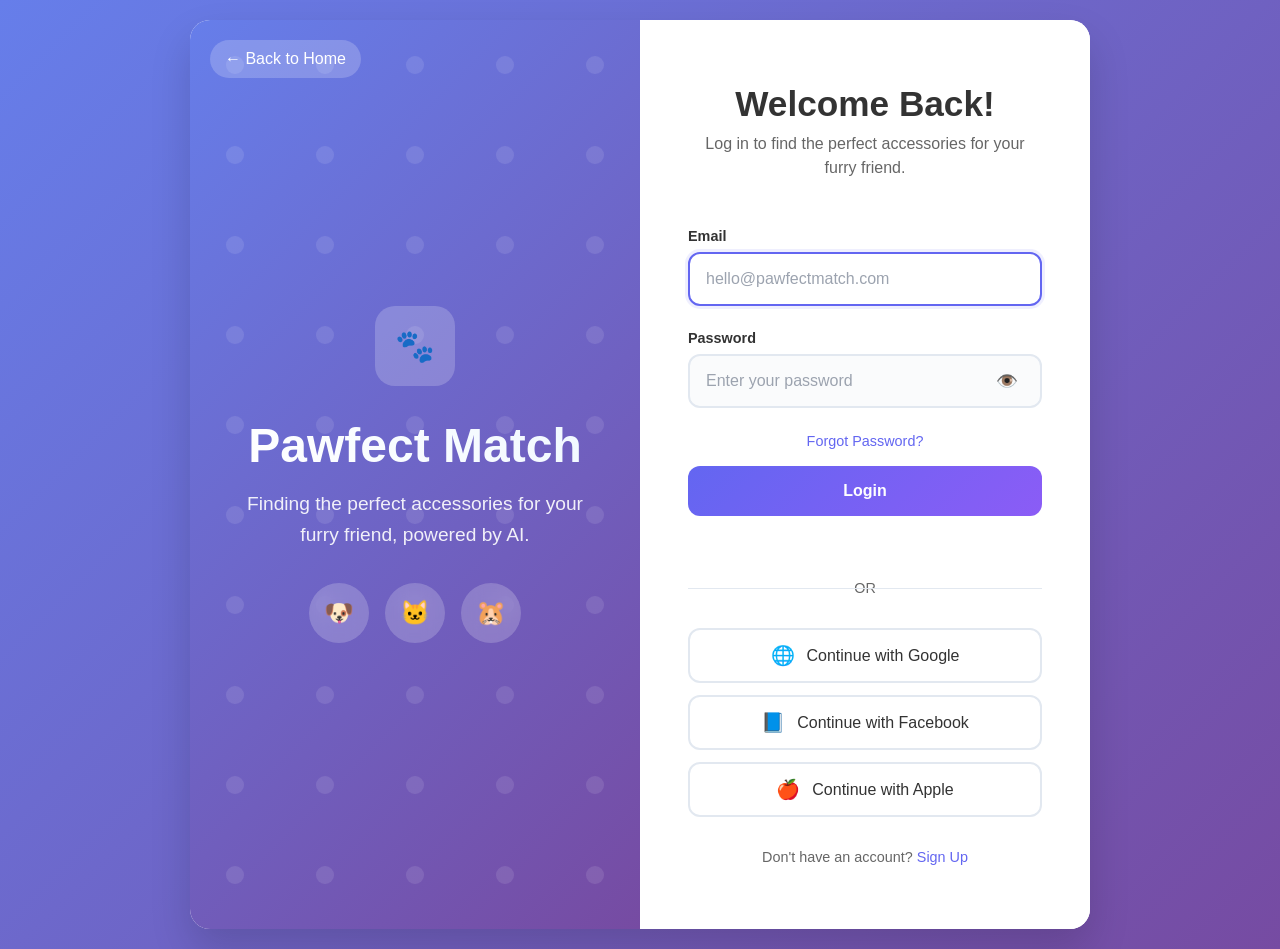
==== login.html @ 8641ca22 "first commit" ====
<!DOCTYPE html>
<html lang="en">
<head>
    <meta charset="UTF-8">
    <meta name="viewport" content="width=device-width, initial-scale=1.0">
    <title>Login - Pawfect Match</title>
    <style>
        * {
            margin: 0;
            padding: 0;
            box-sizing: border-box;
        }

        body {
            font-family: 'Segoe UI', Tahoma, Geneva, Verdana, sans-serif;
            background: linear-gradient(135deg, #667eea 0%, #764ba2 100%);
            min-height: 100vh;
            display: flex;
            align-items: center;
            justify-content: center;
            padding: 20px;
        }

        .login-container {
            background: white;
            border-radius: 20px;
            overflow: hidden;
            width: 100%;
            max-width: 900px;
            min-height: 600px;
            display: flex;
            box-shadow: 0 20px 40px rgba(0,0,0,0.15);
            position: relative;
        }

        .back-button {
            position: absolute;
            top: 20px;
            left: 20px;
            background: rgba(255,255,255,0.2);
            border: none;
            color: white;
            padding: 10px 15px;
            border-radius: 50px;
            cursor: pointer;
            text-decoration: none;
            display: flex;
            align-items: center;
            gap: 8px;
            font-weight: 500;
            transition: all 0.3s ease;
            z-index: 10;
        }

        .back-button:hover {
            background: rgba(255,255,255,0.3);
            transform: translateX(-2px);
        }

        .login-left {
            flex: 1;
            background: linear-gradient(135deg, #667eea 0%, #764ba2 100%);
            color: white;
            padding: 4rem 3rem;
            display: flex;
            flex-direction: column;
            justify-content: center;
            position: relative;
            overflow: hidden;
        }

        .login-left::before {
            content: '';
            position: absolute;
            top: 0;
            left: 0;
            right: 0;
            bottom: 0;
            background: url('data:image/svg+xml,<svg xmlns="http://www.w3.org/2000/svg" viewBox="0 0 100 100"><defs><pattern id="dots" x="0" y="0" width="20" height="20" patternUnits="userSpaceOnUse"><circle cx="10" cy="10" r="2" fill="rgba(255,255,255,0.1)"/></pattern></defs><rect width="100" height="100" fill="url(%23dots)"/></svg>');
        }

        .login-content {
            position: relative;
            z-index: 2;
            text-align: center;
        }

        .brand-logo {
            width: 80px;
            height: 80px;
            background: rgba(255,255,255,0.2);
            border-radius: 20px;
            display: flex;
            align-items: center;
            justify-content: center;
            margin: 0 auto 2rem;
            font-size: 2rem;
        }

        .login-title {
            font-size: 3rem;
            font-weight: bold;
            margin-bottom: 1rem;
            background: linear-gradient(45deg, #fff, #f0f8ff);
            background-clip: text;
            -webkit-background-clip: text;
            -webkit-text-fill-color: transparent;
        }

        .login-subtitle {
            font-size: 1.2rem;
            opacity: 0.9;
            line-height: 1.6;
            margin-bottom: 2rem;
        }

        .demo-pets {
            display: flex;
            justify-content: center;
            gap: 1rem;
            margin-top: 2rem;
        }

        .pet-avatar {
            width: 60px;
            height: 60px;
            background: rgba(255,255,255,0.2);
            border-radius: 50%;
            display: flex;
            align-items: center;
            justify-content: center;
            font-size: 1.5rem;
            backdrop-filter: blur(10px);
        }

        .login-right {
            flex: 1;
            padding: 4rem 3rem;
            display: flex;
            flex-direction: column;
            justify-content: center;
            background: white;
        }

        .form-header {
            text-align: center;
            margin-bottom: 3rem;
        }

        .form-title {
            font-size: 2.2rem;
            font-weight: bold;
            color: #333;
            margin-bottom: 0.5rem;
        }

        .form-subtitle {
            color: #666;
            font-size: 1rem;
            line-height: 1.5;
        }

        .login-form {
            width: 100%;
        }

        .form-group {
            margin-bottom: 1.5rem;
        }

        label {
            display: block;
            margin-bottom: 0.5rem;
            font-weight: 600;
            color: #333;
            font-size: 0.9rem;
        }

        input {
            width: 100%;
            padding: 1rem;
            border: 2px solid #e2e8f0;
            border-radius: 12px;
            font-size: 1rem;
            transition: all 0.3s ease;
            background: #fafbfc;
        }

        input:focus {
            outline: none;
            border-color: #6366f1;
            background: white;
            box-shadow: 0 0 0 3px rgba(99, 102, 241, 0.1);
        }

        input::placeholder {
            color: #9ca3af;
        }

        .password-input {
            position: relative;
        }

        .password-toggle {
            position: absolute;
            right: 1rem;
            top: 50%;
            transform: translateY(-50%);
            background: none;
            border: none;
            cursor: pointer;
            color: #666;
            font-size: 1.1rem;
            padding: 0.5rem;
        }

        .login-button {
            width: 100%;
            padding: 1rem;
            background: linear-gradient(135deg, #6366f1, #8b5cf6);
            color: white;
            border: none;
            border-radius: 12px;
            font-weight: 600;
            font-size: 1rem;
            cursor: pointer;
            transition: all 0.3s ease;
            margin-bottom: 2rem;
        }

        .login-button:hover {
            transform: translateY(-2px);
            box-shadow: 0 10px 25px rgba(99, 102, 241, 0.3);
        }

        .login-button:active {
            transform: translateY(0);
        }

        .divider {
            margin: 2rem 0;
            text-align: center;
            position: relative;
            color: #666;
            font-size: 0.9rem;
        }

        .divider::before {
            content: '';
            position: absolute;
            top: 50%;
            left: 0;
            right: 0;
            height: 1px;
            background: #e2e8f0;
        }

        .divider span {
            background: white;
            padding: 0 1.5rem;
        }

        .social-buttons {
            display: flex;
            flex-direction: column;
            gap: 0.75rem;
        }

        .social-btn {
            display: flex;
            align-items: center;
            justify-content: center;
            gap: 0.75rem;
            padding: 0.875rem;
            border: 2px solid #e2e8f0;
            border-radius: 12px;
            background: white;
            color: #333;
            text-decoration: none;
            font-weight: 500;
            transition: all 0.3s ease;
        }

        .social-btn:hover {
            border-color: #6366f1;
            background: #f8fafc;
            transform: translateY(-1px);
        }

        .social-icon {
            font-size: 1.2rem;
        }

        .form-footer {
            text-align: center;
            margin-top: 2rem;
            color: #666;
            font-size: 0.9rem;
        }

        .form-footer a {
            color: #6366f1;
            text-decoration: none;
            font-weight: 500;
        }

        .form-footer a:hover {
            text-decoration: underline;
        }

        .forgot-password {
            text-align: center;
            margin-bottom: 1rem;
        }

        .forgot-password a {
            color: #6366f1;
            text-decoration: none;
            font-size: 0.9rem;
        }

        .forgot-password a:hover {
            text-decoration: underline;
        }

        /* Responsive Design */
        @media (max-width: 768px) {
            .login-container {
                flex-direction: column;
                max-height: none;
                min-height: auto;
            }

            .login-left {
                padding: 3rem 2rem;
                text-align: center;
            }

            .login-title {
                font-size: 2.5rem;
            }

            .login-right {
                padding: 3rem 2rem;
            }

            .form-title {
                font-size: 1.8rem;
            }

            .demo-pets {
                justify-content: center;
            }

            .social-buttons {
                flex-direction: column;
            }

            .back-button {
                position: fixed;
                top: 20px;
                left: 20px;
            }
        }

        @media (max-width: 480px) {
            body {
                padding: 10px;
            }

            .login-container {
                border-radius: 15px;
            }

            .login-left,
            .login-right {
                padding: 2rem 1.5rem;
            }

            .login-title {
                font-size: 2rem;
            }

            .form-title {
                font-size: 1.5rem;
            }
        }

        /* Loading state */
        .login-button.loading {
            background: #9ca3af;
            cursor: not-allowed;
            position: relative;
        }

        .login-button.loading::after {
            content: '';
            position: absolute;
            width: 20px;
            height: 20px;
            border: 2px solid transparent;
            border-top: 2px solid white;
            border-radius: 50%;
            animation: spin 1s linear infinite;
            left: 50%;
            top: 50%;
            transform: translate(-50%, -50%);
        }

        @keyframes spin {
            0% { transform: translate(-50%, -50%) rotate(0deg); }
            100% { transform: translate(-50%, -50%) rotate(360deg); }
        }

        /* Success animation */
        .success-message {
            background: #10b981;
            color: white;
            padding: 1rem;
            border-radius: 12px;
            text-align: center;
            margin-bottom: 1rem;
            transform: translateY(-10px);
            opacity: 0;
            animation: slideIn 0.3s ease forwards;
        }

        @keyframes slideIn {
            to {
                opacity: 1;
                transform: translateY(0);
            }
        }

        /* Error animation */
        .error-message {
            background: #ef4444;
            color: white;
            padding: 1rem;
            border-radius: 12px;
            text-align: center;
            margin-bottom: 1rem;
            animation: shake 0.5s ease;
        }

        @keyframes shake {
            0%, 100% { transform: translateX(0); }
            25% { transform: translateX(-5px); }
            75% { transform: translateX(5px); }
        }
    </style>
</head>
<body>
    <div class="login-container">
        <a href="index.html" class="back-button">
            ← Back to Home
        </a>
        
        <div class="login-left">
            <div class="login-content">
                <div class="brand-logo">🐾</div>
                <h1 class="login-title">Pawfect Match</h1>
                <p class="login-subtitle">Finding the perfect accessories for your furry friend, powered by AI.</p>
                
                <div class="demo-pets">
                    <div class="pet-avatar">🐶</div>
                    <div class="pet-avatar">🐱</div>
                    <div class="pet-avatar">🐹</div>
                </div>
            </div>
        </div>
        
        <div class="login-right">
            <div class="form-header">
                <h2 class="form-title">Welcome Back!</h2>
                <p class="form-subtitle">Log in to find the perfect accessories for your furry friend.</p>
            </div>
            
            <form class="login-form" id="loginForm">
                <div class="form-group">
                    <label for="email">Email</label>
                    <input 
                        type="email" 
                        id="email" 
                        name="email"
                        placeholder="hello@pawfectmatch.com"
                        required
                    >
                </div>
                
                <div class="form-group">
                    <label for="password">Password</label>
                    <div class="password-input">
                        <input 
                            type="password" 
                            id="password" 
                            name="password"
                            placeholder="Enter your password"
                            required
                        >
                        <button type="button" class="password-toggle" id="passwordToggle">
                            👁️
                        </button>
                    </div>
                </div>
                
                <div class="forgot-password">
                    <a href="#">Forgot Password?</a>
                </div>
                
                <button type="submit" class="login-button" id="loginButton">
                    Login
                </button>
            </form>
            
            <div class="divider">
                <span>OR</span>
            </div>
            
            <div class="social-buttons">
                <a href="#" class="social-btn" id="googleLogin">
                    <span class="social-icon">🌐</span>
                    Continue with Google
                </a>
                <a href="#" class="social-btn" id="facebookLogin">
                    <span class="social-icon">📘</span>
                    Continue with Facebook
                </a>
                <a href="#" class="social-btn" id="appleLogin">
                    <span class="social-icon">🍎</span>
                    Continue with Apple
                </a>
            </div>
            
            <div class="form-footer">
                Don't have an account? <a href="signup.html">Sign Up</a>
            </div>
        </div>
    </div>

    <script>
        // Password toggle functionality
        document.getElementById('passwordToggle').addEventListener('click', function() {
            const passwordInput = document.getElementById('password');
            const toggleButton = this;
            
            if (passwordInput.type === 'password') {
                passwordInput.type = 'text';
                toggleButton.textContent = '🙈';
            } else {
                passwordInput.type = 'password';
                toggleButton.textContent = '👁️';
            }
        });

        // Form submission
        document.getElementById('loginForm').addEventListener('submit', function(e) {
            e.preventDefault();
            
            const loginButton = document.getElementById('loginButton');
            const email = document.getElementById('email').value;
            const password = document.getElementById('password').value;
            
            // Add loading state
            loginButton.classList.add('loading');
            loginButton.textContent = '';
            
            // Simulate login process
            setTimeout(() => {
                loginButton.classList.remove('loading');
                
                // Simple validation demo
                if (email && password.length >= 6) {
                    // Success
                    showMessage('Login successful! Redirecting...', 'success');
                    setTimeout(() => {
                        window.location.href = 'dashboard.html'; // Redirect to dashboard
                    }, 1500);
                } else {
                    // Error
                    showMessage('Invalid email or password. Please try again.', 'error');
                    loginButton.textContent = 'Login';
                }
            }, 2000);
        });

        // Social login handlers
        document.getElementById('googleLogin').addEventListener('click', function(e) {
            e.preventDefault();
            showMessage('Google login integration coming soon!', 'info');
        });

        document.getElementById('facebookLogin').addEventListener('click', function(e) {
            e.preventDefault();
            showMessage('Facebook login integration coming soon!', 'info');
        });

        document.getElementById('appleLogin').addEventListener('click', function(e) {
            e.preventDefault();
            showMessage('Apple login integration coming soon!', 'info');
        });

        // Show message function
        function showMessage(message, type) {
            // Remove existing messages
            const existingMessages = document.querySelectorAll('.success-message, .error-message');
            existingMessages.forEach(msg => msg.remove());
            
            // Create message element
            const messageDiv = document.createElement('div');
            messageDiv.className = type === 'success' ? 'success-message' : 'error-message';
            messageDiv.textContent = message;
            
            // Insert message
            const form = document.getElementById('loginForm');
            form.insertBefore(messageDiv, form.firstChild);
            
            // Auto remove after 5 seconds
            setTimeout(() => {
                if (messageDiv.parentNode) {
                    messageDiv.remove();
                }
            }, 5000);
        }

        // Input validation
        document.getElementById('email').addEventListener('input', function() {
            const email = this.value;
            const emailPattern = /^[^\s@]+@[^\s@]+\.[^\s@]+$/;
            
            if (email && !emailPattern.test(email)) {
                this.style.borderColor = '#ef4444';
            } else {
                this.style.borderColor = '#e2e8f0';
            }
        });

        document.getElementById('password').addEventListener('input', function() {
            const password = this.value;
            
            if (password && password.length < 6) {
                this.style.borderColor = '#ef4444';
            } else {
                this.style.borderColor = '#e2e8f0';
            }
        });

        // Auto-focus first input
        document.addEventListener('DOMContentLoaded', function() {
            document.getElementById('email').focus();
        });

        // Enter key navigation
        document.getElementById('email').addEventListener('keypress', function(e) {
            if (e.key === 'Enter') {
                document.getElementById('password').focus();
            }
        });
    </script>
</body>
</html>
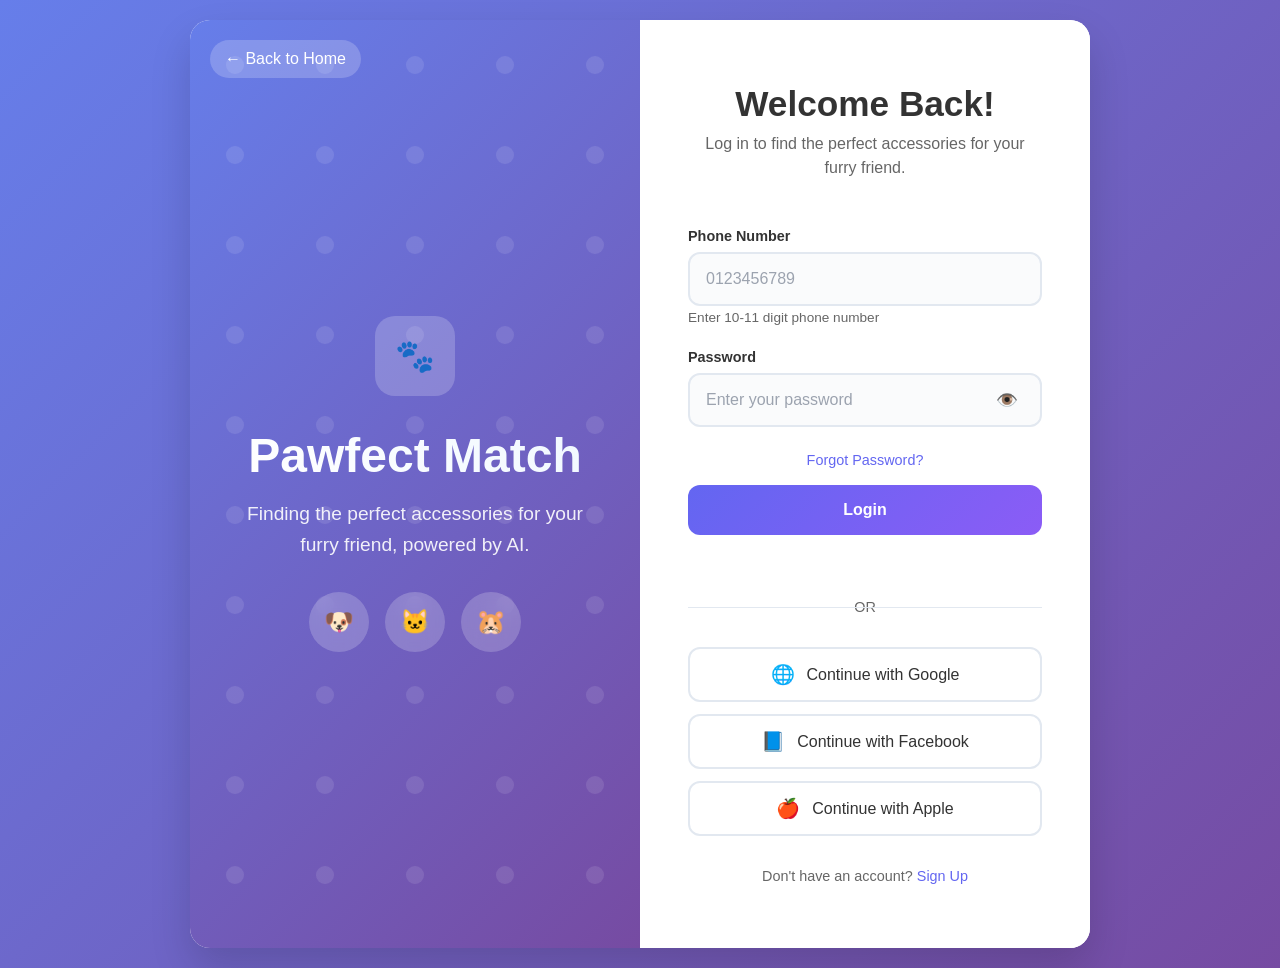
==== commit c94e0132: "add login and regis" ====
--- a/login.html
+++ b/login.html
@@ -1,5 +1,6 @@
 <!DOCTYPE html>
 <html lang="en">
+
 <head>
     <meta charset="UTF-8">
     <meta name="viewport" content="width=device-width, initial-scale=1.0">
@@ -29,7 +30,7 @@
             max-width: 900px;
             min-height: 600px;
             display: flex;
-            box-shadow: 0 20px 40px rgba(0,0,0,0.15);
+            box-shadow: 0 20px 40px rgba(0, 0, 0, 0.15);
             position: relative;
         }
 
@@ -37,7 +38,7 @@
             position: absolute;
             top: 20px;
             left: 20px;
-            background: rgba(255,255,255,0.2);
+            background: rgba(255, 255, 255, 0.2);
             border: none;
             color: white;
             padding: 10px 15px;
@@ -53,7 +54,7 @@
         }
 
         .back-button:hover {
-            background: rgba(255,255,255,0.3);
+            background: rgba(255, 255, 255, 0.3);
             transform: translateX(-2px);
         }
 
@@ -88,7 +89,7 @@
         .brand-logo {
             width: 80px;
             height: 80px;
-            background: rgba(255,255,255,0.2);
+            background: rgba(255, 255, 255, 0.2);
             border-radius: 20px;
             display: flex;
             align-items: center;
@@ -124,7 +125,7 @@
         .pet-avatar {
             width: 60px;
             height: 60px;
-            background: rgba(255,255,255,0.2);
+            background: rgba(255, 255, 255, 0.2);
             border-radius: 50%;
             display: flex;
             align-items: center;
@@ -408,8 +409,13 @@
         }
 
         @keyframes spin {
-            0% { transform: translate(-50%, -50%) rotate(0deg); }
-            100% { transform: translate(-50%, -50%) rotate(360deg); }
+            0% {
+                transform: translate(-50%, -50%) rotate(0deg);
+            }
+
+            100% {
+                transform: translate(-50%, -50%) rotate(360deg);
+            }
         }
 
         /* Success animation */
@@ -444,24 +450,35 @@
         }
 
         @keyframes shake {
-            0%, 100% { transform: translateX(0); }
-            25% { transform: translateX(-5px); }
-            75% { transform: translateX(5px); }
+
+            0%,
+            100% {
+                transform: translateX(0);
+            }
+
+            25% {
+                transform: translateX(-5px);
+            }
+
+            75% {
+                transform: translateX(5px);
+            }
         }
     </style>
 </head>
+
 <body>
     <div class="login-container">
         <a href="index.html" class="back-button">
             ← Back to Home
         </a>
-        
+
         <div class="login-left">
             <div class="login-content">
                 <div class="brand-logo">🐾</div>
                 <h1 class="login-title">Pawfect Match</h1>
                 <p class="login-subtitle">Finding the perfect accessories for your furry friend, powered by AI.</p>
-                
+
                 <div class="demo-pets">
                     <div class="pet-avatar">🐶</div>
                     <div class="pet-avatar">🐱</div>
@@ -469,54 +486,45 @@
                 </div>
             </div>
         </div>
-        
+
         <div class="login-right">
             <div class="form-header">
                 <h2 class="form-title">Welcome Back!</h2>
                 <p class="form-subtitle">Log in to find the perfect accessories for your furry friend.</p>
             </div>
-            
+
             <form class="login-form" id="loginForm">
                 <div class="form-group">
-                    <label for="email">Email</label>
-                    <input 
-                        type="email" 
-                        id="email" 
-                        name="email"
-                        placeholder="hello@pawfectmatch.com"
-                        required
-                    >
+                    <label for="phone">Phone Number</label>
+                    <input type="tel" id="phone" name="phone" placeholder="0123456789" pattern="[0-9]{10,11}" required>
+                    <small style="color: #666; font-size: 0.85rem; margin-top: 0.25rem; display: block;">
+                        Enter 10-11 digit phone number
+                    </small>
                 </div>
-                
+
                 <div class="form-group">
                     <label for="password">Password</label>
                     <div class="password-input">
-                        <input 
-                            type="password" 
-                            id="password" 
-                            name="password"
-                            placeholder="Enter your password"
-                            required
-                        >
+                        <input type="password" id="password" name="password" placeholder="Enter your password" required>
                         <button type="button" class="password-toggle" id="passwordToggle">
                             👁️
                         </button>
                     </div>
                 </div>
-                
+
                 <div class="forgot-password">
                     <a href="#">Forgot Password?</a>
                 </div>
-                
+
                 <button type="submit" class="login-button" id="loginButton">
                     Login
                 </button>
             </form>
-            
+
             <div class="divider">
                 <span>OR</span>
             </div>
-            
+
             <div class="social-buttons">
                 <a href="#" class="social-btn" id="googleLogin">
                     <span class="social-icon">🌐</span>
@@ -531,7 +539,7 @@
                     Continue with Apple
                 </a>
             </div>
-            
+
             <div class="form-footer">
                 Don't have an account? <a href="signup.html">Sign Up</a>
             </div>
@@ -539,11 +547,14 @@
     </div>
 
     <script>
+        // API Configuration
+        const API_BASE_URL = 'http://localhost:8080/api'; // Thay đổi URL của bạn
+
         // Password toggle functionality
-        document.getElementById('passwordToggle').addEventListener('click', function() {
+        document.getElementById('passwordToggle').addEventListener('click', function () {
             const passwordInput = document.getElementById('password');
             const toggleButton = this;
-            
+
             if (passwordInput.type === 'password') {
                 passwordInput.type = 'text';
                 toggleButton.textContent = '🙈';
@@ -553,49 +564,76 @@
             }
         });
 
-        // Form submission
-        document.getElementById('loginForm').addEventListener('submit', function(e) {
+        // Form submission with API integration
+        document.getElementById('loginForm').addEventListener('submit', async function (e) {
             e.preventDefault();
-            
+
             const loginButton = document.getElementById('loginButton');
-            const email = document.getElementById('email').value;
+            const phone = document.getElementById('phone').value.trim();
             const password = document.getElementById('password').value;
-            
+
+            // Validation
+            if (!phone || !password) {
+                showMessage('Please fill in all fields', 'error');
+                return;
+            }
+
             // Add loading state
             loginButton.classList.add('loading');
             loginButton.textContent = '';
-            
-            // Simulate login process
-            setTimeout(() => {
+
+            try {
+                // Call API
+                const response = await fetch(`${API_BASE_URL}/login`, {
+                    method: 'POST',
+                    headers: {
+                        'Content-Type': 'application/json',
+                    },
+                    body: JSON.stringify({
+                        phone: phone,
+                        password: password
+                    })
+                });
+
+                const data = await response.json();
+
                 loginButton.classList.remove('loading');
-                
-                // Simple validation demo
-                if (email && password.length >= 6) {
+                loginButton.textContent = 'Login';
+
+                if (response.ok) {
+                    // Save token and user info
+                    localStorage.setItem('authToken', data.token);
+                    localStorage.setItem('user', JSON.stringify(data.user));
+
                     // Success
                     showMessage('Login successful! Redirecting...', 'success');
                     setTimeout(() => {
-                        window.location.href = 'dashboard.html'; // Redirect to dashboard
+                        window.location.href = 'dashboard.html';
                     }, 1500);
                 } else {
-                    // Error
-                    showMessage('Invalid email or password. Please try again.', 'error');
-                    loginButton.textContent = 'Login';
+                    // Error from server
+                    showMessage(data.message || 'Invalid email or password', 'error');
                 }
-            }, 2000);
+            } catch (error) {
+                console.error('Login error:', error);
+                loginButton.classList.remove('loading');
+                loginButton.textContent = 'Login';
+                showMessage('Connection error. Please check your internet connection.', 'error');
+            }
         });
 
         // Social login handlers
-        document.getElementById('googleLogin').addEventListener('click', function(e) {
+        document.getElementById('googleLogin').addEventListener('click', function (e) {
             e.preventDefault();
             showMessage('Google login integration coming soon!', 'info');
         });
 
-        document.getElementById('facebookLogin').addEventListener('click', function(e) {
+        document.getElementById('facebookLogin').addEventListener('click', function (e) {
             e.preventDefault();
             showMessage('Facebook login integration coming soon!', 'info');
         });
 
-        document.getElementById('appleLogin').addEventListener('click', function(e) {
+        document.getElementById('appleLogin').addEventListener('click', function (e) {
             e.preventDefault();
             showMessage('Apple login integration coming soon!', 'info');
         });
@@ -605,16 +643,16 @@
             // Remove existing messages
             const existingMessages = document.querySelectorAll('.success-message, .error-message');
             existingMessages.forEach(msg => msg.remove());
-            
+
             // Create message element
             const messageDiv = document.createElement('div');
             messageDiv.className = type === 'success' ? 'success-message' : 'error-message';
             messageDiv.textContent = message;
-            
+
             // Insert message
             const form = document.getElementById('loginForm');
             form.insertBefore(messageDiv, form.firstChild);
-            
+
             // Auto remove after 5 seconds
             setTimeout(() => {
                 if (messageDiv.parentNode) {
@@ -624,10 +662,10 @@
         }
 
         // Input validation
-        document.getElementById('email').addEventListener('input', function() {
+        document.getElementById('email').addEventListener('input', function () {
             const email = this.value;
             const emailPattern = /^[^\s@]+@[^\s@]+\.[^\s@]+$/;
-            
+
             if (email && !emailPattern.test(email)) {
                 this.style.borderColor = '#ef4444';
             } else {
@@ -635,9 +673,9 @@
             }
         });
 
-        document.getElementById('password').addEventListener('input', function() {
+        document.getElementById('password').addEventListener('input', function () {
             const password = this.value;
-            
+
             if (password && password.length < 6) {
                 this.style.borderColor = '#ef4444';
             } else {
@@ -646,16 +684,17 @@
         });
 
         // Auto-focus first input
-        document.addEventListener('DOMContentLoaded', function() {
+        document.addEventListener('DOMContentLoaded', function () {
             document.getElementById('email').focus();
         });
 
         // Enter key navigation
-        document.getElementById('email').addEventListener('keypress', function(e) {
+        document.getElementById('email').addEventListener('keypress', function (e) {
             if (e.key === 'Enter') {
                 document.getElementById('password').focus();
             }
         });
     </script>
 </body>
+
 </html>
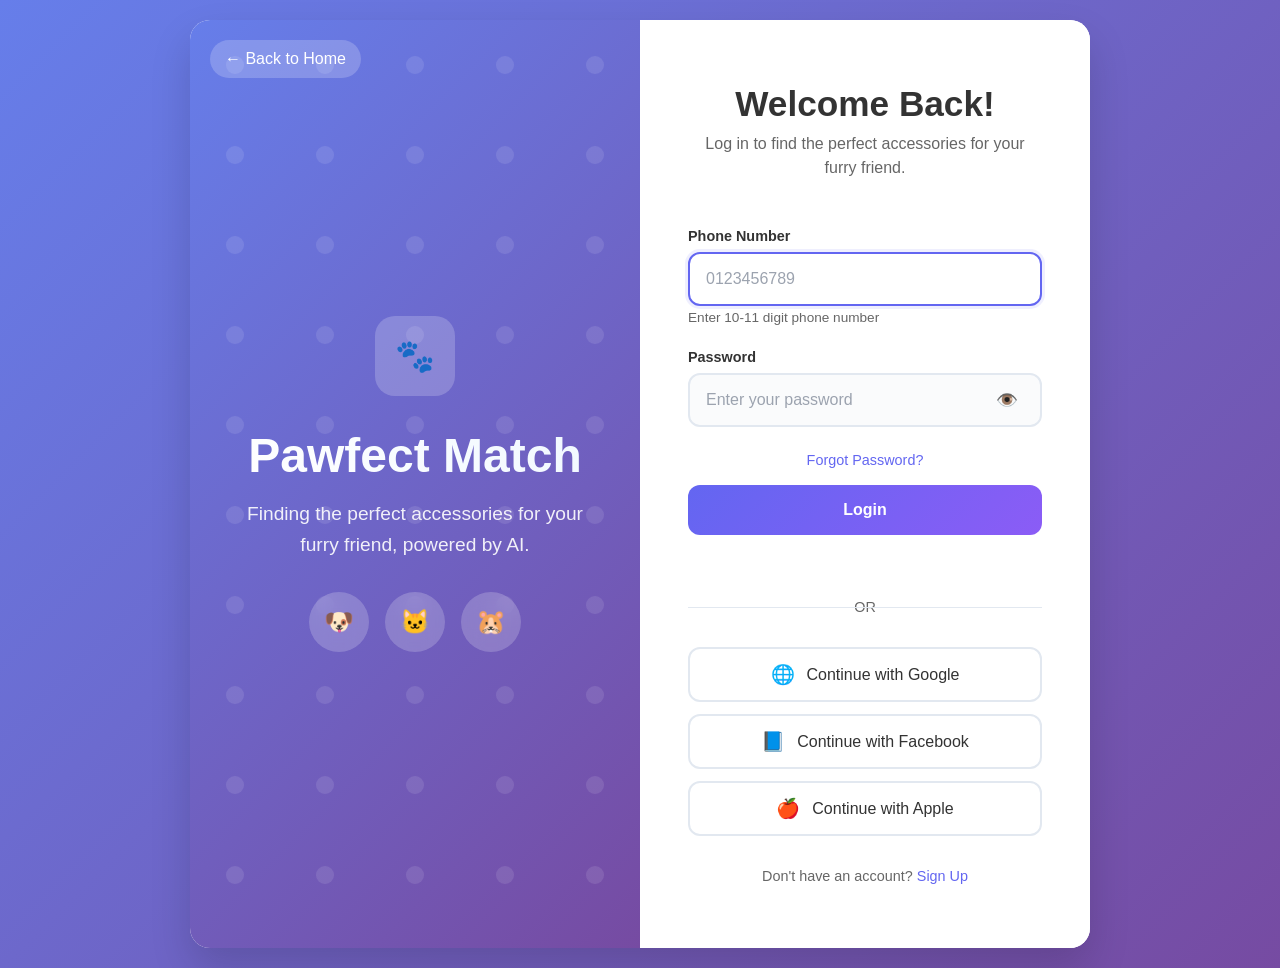
==== commit c6b098ba: "pet profile" ====
--- a/login.html
+++ b/login.html
@@ -2,14 +2,15 @@
 <html lang="en">
 
 <head>
-    <meta charset="UTF-8">
-    <meta name="viewport" content="width=device-width, initial-scale=1.0">
+    <meta charset="UTF-8" />
+    <meta name="viewport" content="width=device-width, initial-scale=1.0" />
     <title>Login - Pawfect Match</title>
     <style>
+        /* GIỮ NGUYÊN TOÀN BỘ CSS GỐC CỦA BẠN */
         * {
             margin: 0;
             padding: 0;
-            box-sizing: border-box;
+            box-sizing: border-box
         }
 
         body {
@@ -19,7 +20,7 @@
             display: flex;
             align-items: center;
             justify-content: center;
-            padding: 20px;
+            padding: 20px
         }
 
         .login-container {
@@ -30,15 +31,15 @@
             max-width: 900px;
             min-height: 600px;
             display: flex;
-            box-shadow: 0 20px 40px rgba(0, 0, 0, 0.15);
-            position: relative;
+            box-shadow: 0 20px 40px rgba(0, 0, 0, .15);
+            position: relative
         }
 
         .back-button {
             position: absolute;
             top: 20px;
             left: 20px;
-            background: rgba(255, 255, 255, 0.2);
+            background: rgba(255, 255, 255, .2);
             border: none;
             color: white;
             padding: 10px 15px;
@@ -49,13 +50,13 @@
             align-items: center;
             gap: 8px;
             font-weight: 500;
-            transition: all 0.3s ease;
-            z-index: 10;
+            transition: all .3s ease;
+            z-index: 10
         }
 
         .back-button:hover {
-            background: rgba(255, 255, 255, 0.3);
-            transform: translateX(-2px);
+            background: rgba(255, 255, 255, .3);
+            transform: translateX(-2px)
         }
 
         .login-left {
@@ -67,35 +68,32 @@
             flex-direction: column;
             justify-content: center;
             position: relative;
-            overflow: hidden;
+            overflow: hidden
         }
 
         .login-left::before {
             content: '';
             position: absolute;
-            top: 0;
-            left: 0;
-            right: 0;
-            bottom: 0;
-            background: url('data:image/svg+xml,<svg xmlns="http://www.w3.org/2000/svg" viewBox="0 0 100 100"><defs><pattern id="dots" x="0" y="0" width="20" height="20" patternUnits="userSpaceOnUse"><circle cx="10" cy="10" r="2" fill="rgba(255,255,255,0.1)"/></pattern></defs><rect width="100" height="100" fill="url(%23dots)"/></svg>');
+            inset: 0;
+            background: url('data:image/svg+xml,<svg xmlns="http://www.w3.org/2000/svg" viewBox="0 0 100 100"><defs><pattern id="dots" x="0" y="0" width="20" height="20" patternUnits="userSpaceOnUse"><circle cx="10" cy="10" r="2" fill="rgba(255,255,255,0.1)"/></pattern></defs><rect width="100" height="100" fill="url(%23dots)"/></svg>')
         }
 
         .login-content {
             position: relative;
             z-index: 2;
-            text-align: center;
+            text-align: center
         }
 
         .brand-logo {
             width: 80px;
             height: 80px;
-            background: rgba(255, 255, 255, 0.2);
+            background: rgba(255, 255, 255, .2);
             border-radius: 20px;
             display: flex;
             align-items: center;
             justify-content: center;
             margin: 0 auto 2rem;
-            font-size: 2rem;
+            font-size: 2rem
         }
 
         .login-title {
@@ -105,33 +103,33 @@
             background: linear-gradient(45deg, #fff, #f0f8ff);
             background-clip: text;
             -webkit-background-clip: text;
-            -webkit-text-fill-color: transparent;
+            -webkit-text-fill-color: transparent
         }
 
         .login-subtitle {
             font-size: 1.2rem;
-            opacity: 0.9;
+            opacity: .9;
             line-height: 1.6;
-            margin-bottom: 2rem;
+            margin-bottom: 2rem
         }
 
         .demo-pets {
             display: flex;
             justify-content: center;
             gap: 1rem;
-            margin-top: 2rem;
+            margin-top: 2rem
         }
 
         .pet-avatar {
             width: 60px;
             height: 60px;
-            background: rgba(255, 255, 255, 0.2);
+            background: rgba(255, 255, 255, .2);
             border-radius: 50%;
             display: flex;
             align-items: center;
             justify-content: center;
             font-size: 1.5rem;
-            backdrop-filter: blur(10px);
+            backdrop-filter: blur(10px)
         }
 
         .login-right {
@@ -140,41 +138,41 @@
             display: flex;
             flex-direction: column;
             justify-content: center;
-            background: white;
+            background: white
         }
 
         .form-header {
             text-align: center;
-            margin-bottom: 3rem;
+            margin-bottom: 3rem
         }
 
         .form-title {
             font-size: 2.2rem;
             font-weight: bold;
             color: #333;
-            margin-bottom: 0.5rem;
+            margin-bottom: .5rem
         }
 
         .form-subtitle {
             color: #666;
             font-size: 1rem;
-            line-height: 1.5;
+            line-height: 1.5
         }
 
         .login-form {
-            width: 100%;
+            width: 100%
         }
 
         .form-group {
-            margin-bottom: 1.5rem;
+            margin-bottom: 1.5rem
         }
 
         label {
             display: block;
-            margin-bottom: 0.5rem;
+            margin-bottom: .5rem;
             font-weight: 600;
             color: #333;
-            font-size: 0.9rem;
+            font-size: .9rem
         }
 
         input {
@@ -183,23 +181,23 @@
             border: 2px solid #e2e8f0;
             border-radius: 12px;
             font-size: 1rem;
-            transition: all 0.3s ease;
-            background: #fafbfc;
+            transition: all .3s ease;
+            background: #fafbfc
         }
 
         input:focus {
             outline: none;
             border-color: #6366f1;
             background: white;
-            box-shadow: 0 0 0 3px rgba(99, 102, 241, 0.1);
+            box-shadow: 0 0 0 3px rgba(99, 102, 241, .1)
         }
 
         input::placeholder {
-            color: #9ca3af;
+            color: #9ca3af
         }
 
         .password-input {
-            position: relative;
+            position: relative
         }
 
         .password-toggle {
@@ -212,7 +210,7 @@
             cursor: pointer;
             color: #666;
             font-size: 1.1rem;
-            padding: 0.5rem;
+            padding: .5rem
         }
 
         .login-button {
@@ -225,17 +223,17 @@
             font-weight: 600;
             font-size: 1rem;
             cursor: pointer;
-            transition: all 0.3s ease;
-            margin-bottom: 2rem;
+            transition: all .3s ease;
+            margin-bottom: 2rem
         }
 
         .login-button:hover {
             transform: translateY(-2px);
-            box-shadow: 0 10px 25px rgba(99, 102, 241, 0.3);
+            box-shadow: 0 10px 25px rgba(99, 102, 241, .3)
         }
 
         .login-button:active {
-            transform: translateY(0);
+            transform: translateY(0)
         }
 
         .divider {
@@ -243,7 +241,7 @@
             text-align: center;
             position: relative;
             color: #666;
-            font-size: 0.9rem;
+            font-size: .9rem
         }
 
         .divider::before {
@@ -253,145 +251,143 @@
             left: 0;
             right: 0;
             height: 1px;
-            background: #e2e8f0;
+            background: #e2e8f0
         }
 
         .divider span {
             background: white;
-            padding: 0 1.5rem;
+            padding: 0 1.5rem
         }
 
         .social-buttons {
             display: flex;
             flex-direction: column;
-            gap: 0.75rem;
+            gap: .75rem
         }
 
         .social-btn {
             display: flex;
             align-items: center;
             justify-content: center;
-            gap: 0.75rem;
-            padding: 0.875rem;
+            gap: .75rem;
+            padding: .875rem;
             border: 2px solid #e2e8f0;
             border-radius: 12px;
             background: white;
             color: #333;
             text-decoration: none;
             font-weight: 500;
-            transition: all 0.3s ease;
+            transition: all .3s ease
         }
 
         .social-btn:hover {
             border-color: #6366f1;
             background: #f8fafc;
-            transform: translateY(-1px);
+            transform: translateY(-1px)
         }
 
         .social-icon {
-            font-size: 1.2rem;
+            font-size: 1.2rem
         }
 
         .form-footer {
             text-align: center;
             margin-top: 2rem;
             color: #666;
-            font-size: 0.9rem;
+            font-size: .9rem
         }
 
         .form-footer a {
             color: #6366f1;
             text-decoration: none;
-            font-weight: 500;
+            font-weight: 500
         }
 
         .form-footer a:hover {
-            text-decoration: underline;
+            text-decoration: underline
         }
 
         .forgot-password {
             text-align: center;
-            margin-bottom: 1rem;
+            margin-bottom: 1rem
         }
 
         .forgot-password a {
             color: #6366f1;
             text-decoration: none;
-            font-size: 0.9rem;
+            font-size: .9rem
         }
 
         .forgot-password a:hover {
-            text-decoration: underline;
-        }
-
-        /* Responsive Design */
-        @media (max-width: 768px) {
+            text-decoration: underline
+        }
+
+        @media (max-width:768px) {
             .login-container {
                 flex-direction: column;
                 max-height: none;
-                min-height: auto;
+                min-height: auto
             }
 
             .login-left {
                 padding: 3rem 2rem;
-                text-align: center;
+                text-align: center
             }
 
             .login-title {
-                font-size: 2.5rem;
+                font-size: 2.5rem
             }
 
             .login-right {
-                padding: 3rem 2rem;
+                padding: 3rem 2rem
             }
 
             .form-title {
-                font-size: 1.8rem;
+                font-size: 1.8rem
             }
 
             .demo-pets {
-                justify-content: center;
+                justify-content: center
             }
 
             .social-buttons {
-                flex-direction: column;
+                flex-direction: column
             }
 
             .back-button {
                 position: fixed;
                 top: 20px;
-                left: 20px;
-            }
-        }
-
-        @media (max-width: 480px) {
+                left: 20px
+            }
+        }
+
+        @media (max-width:480px) {
             body {
-                padding: 10px;
+                padding: 10px
             }
 
             .login-container {
-                border-radius: 15px;
+                border-radius: 15px
             }
 
             .login-left,
             .login-right {
-                padding: 2rem 1.5rem;
+                padding: 2rem 1.5rem
             }
 
             .login-title {
-                font-size: 2rem;
+                font-size: 2rem
             }
 
             .form-title {
-                font-size: 1.5rem;
-            }
-        }
-
-        /* Loading state */
+                font-size: 1.5rem
+            }
+        }
+
         .login-button.loading {
             background: #9ca3af;
             cursor: not-allowed;
-            position: relative;
+            position: relative
         }
 
         .login-button.loading::after {
@@ -405,20 +401,19 @@
             animation: spin 1s linear infinite;
             left: 50%;
             top: 50%;
-            transform: translate(-50%, -50%);
+            transform: translate(-50%, -50%)
         }
 
         @keyframes spin {
             0% {
-                transform: translate(-50%, -50%) rotate(0deg);
+                transform: translate(-50%, -50%) rotate(0)
             }
 
             100% {
-                transform: translate(-50%, -50%) rotate(360deg);
-            }
-        }
-
-        /* Success animation */
+                transform: translate(-50%, -50%) rotate(360deg)
+            }
+        }
+
         .success-message {
             background: #10b981;
             color: white;
@@ -428,17 +423,16 @@
             margin-bottom: 1rem;
             transform: translateY(-10px);
             opacity: 0;
-            animation: slideIn 0.3s ease forwards;
+            animation: slideIn .3s ease forwards
         }
 
         @keyframes slideIn {
             to {
                 opacity: 1;
-                transform: translateY(0);
-            }
-        }
-
-        /* Error animation */
+                transform: translateY(0)
+            }
+        }
+
         .error-message {
             background: #ef4444;
             color: white;
@@ -446,22 +440,22 @@
             border-radius: 12px;
             text-align: center;
             margin-bottom: 1rem;
-            animation: shake 0.5s ease;
+            animation: shake .5s ease
         }
 
         @keyframes shake {
 
             0%,
             100% {
-                transform: translateX(0);
+                transform: translateX(0)
             }
 
             25% {
-                transform: translateX(-5px);
+                transform: translateX(-5px)
             }
 
             75% {
-                transform: translateX(5px);
+                transform: translateX(5px)
             }
         }
     </style>
@@ -469,16 +463,13 @@
 
 <body>
     <div class="login-container">
-        <a href="index.html" class="back-button">
-            ← Back to Home
-        </a>
+        <a href="index.html" class="back-button">← Back to Home</a>
 
         <div class="login-left">
             <div class="login-content">
                 <div class="brand-logo">🐾</div>
                 <h1 class="login-title">Pawfect Match</h1>
                 <p class="login-subtitle">Finding the perfect accessories for your furry friend, powered by AI.</p>
-
                 <div class="demo-pets">
                     <div class="pet-avatar">🐶</div>
                     <div class="pet-avatar">🐱</div>
@@ -497,7 +488,7 @@
                 <div class="form-group">
                     <label for="phone">Phone Number</label>
                     <input type="tel" id="phone" name="phone" placeholder="0123456789" pattern="[0-9]{10,11}" required>
-                    <small style="color: #666; font-size: 0.85rem; margin-top: 0.25rem; display: block;">
+                    <small style="color:#666;font-size:.85rem;margin-top:.25rem;display:block;">
                         Enter 10-11 digit phone number
                     </small>
                 </div>
@@ -506,65 +497,47 @@
                     <label for="password">Password</label>
                     <div class="password-input">
                         <input type="password" id="password" name="password" placeholder="Enter your password" required>
-                        <button type="button" class="password-toggle" id="passwordToggle">
-                            👁️
-                        </button>
+                        <button type="button" class="password-toggle" id="passwordToggle">👁️</button>
                     </div>
                 </div>
 
-                <div class="forgot-password">
-                    <a href="#">Forgot Password?</a>
-                </div>
-
-                <button type="submit" class="login-button" id="loginButton">
-                    Login
-                </button>
+                <div class="forgot-password"><a href="#">Forgot Password?</a></div>
+
+                <button type="submit" class="login-button" id="loginButton">Login</button>
             </form>
 
-            <div class="divider">
-                <span>OR</span>
+            <div class="divider"><span>OR</span></div>
+
+            <div class="social-buttons">
+                <a href="#" class="social-btn" id="googleLogin"><span class="social-icon">🌐</span>Continue with
+                    Google</a>
+                <a href="#" class="social-btn" id="facebookLogin"><span class="social-icon">📘</span>Continue with
+                    Facebook</a>
+                <a href="#" class="social-btn" id="appleLogin"><span class="social-icon">🍎</span>Continue with
+                    Apple</a>
             </div>
 
-            <div class="social-buttons">
-                <a href="#" class="social-btn" id="googleLogin">
-                    <span class="social-icon">🌐</span>
-                    Continue with Google
-                </a>
-                <a href="#" class="social-btn" id="facebookLogin">
-                    <span class="social-icon">📘</span>
-                    Continue with Facebook
-                </a>
-                <a href="#" class="social-btn" id="appleLogin">
-                    <span class="social-icon">🍎</span>
-                    Continue with Apple
-                </a>
-            </div>
-
-            <div class="form-footer">
-                Don't have an account? <a href="signup.html">Sign Up</a>
-            </div>
+            <div class="form-footer">Don't have an account? <a href="signup.html">Sign Up</a></div>
         </div>
     </div>
 
     <script>
         // API Configuration
-        const API_BASE_URL = 'http://localhost:8080/api'; // Thay đổi URL của bạn
-
-        // Password toggle functionality
+        const API_BASE_URL = 'http://localhost:8080/api';
+
+        // Password toggle
         document.getElementById('passwordToggle').addEventListener('click', function () {
             const passwordInput = document.getElementById('password');
-            const toggleButton = this;
-
             if (passwordInput.type === 'password') {
                 passwordInput.type = 'text';
-                toggleButton.textContent = '🙈';
+                this.textContent = '🙈';
             } else {
                 passwordInput.type = 'password';
-                toggleButton.textContent = '👁️';
+                this.textContent = '👁️';
             }
         });
 
-        // Form submission with API integration
+        // Submit handler (GIỮ NGUYÊN, body gửi {phone, password})
         document.getElementById('loginForm').addEventListener('submit', async function (e) {
             e.preventDefault();
 
@@ -572,27 +545,26 @@
             const phone = document.getElementById('phone').value.trim();
             const password = document.getElementById('password').value;
 
-            // Validation
             if (!phone || !password) {
                 showMessage('Please fill in all fields', 'error');
                 return;
             }
 
-            // Add loading state
+            // Phone must be 10–11 digits
+            if (!/^[0-9]{10,11}$/.test(phone)) {
+                showMessage('Phone number must be 10–11 digits', 'error');
+                document.getElementById('phone').focus();
+                return;
+            }
+
             loginButton.classList.add('loading');
             loginButton.textContent = '';
 
             try {
-                // Call API
                 const response = await fetch(`${API_BASE_URL}/login`, {
                     method: 'POST',
-                    headers: {
-                        'Content-Type': 'application/json',
-                    },
-                    body: JSON.stringify({
-                        phone: phone,
-                        password: password
-                    })
+                    headers: { 'Content-Type': 'application/json' },
+                    body: JSON.stringify({ phone, password })
                 });
 
                 const data = await response.json();
@@ -601,98 +573,61 @@
                 loginButton.textContent = 'Login';
 
                 if (response.ok) {
-                    // Save token and user info
                     localStorage.setItem('authToken', data.token);
                     localStorage.setItem('user', JSON.stringify(data.user));
-
-                    // Success
                     showMessage('Login successful! Redirecting...', 'success');
-                    setTimeout(() => {
-                        window.location.href = 'dashboard.html';
-                    }, 1500);
+                    setTimeout(() => { window.location.href = 'index.html'; }, 1500);
                 } else {
-                    // Error from server
-                    showMessage(data.message || 'Invalid email or password', 'error');
+                    // Đổi thông điệp: email -> phone
+                    showMessage(data.message || 'Invalid phone or password', 'error');
                 }
             } catch (error) {
                 console.error('Login error:', error);
                 loginButton.classList.remove('loading');
                 loginButton.textContent = 'Login';
-                showMessage('Connection error. Please check your internet connection.', 'error');
+                showMessage('Invalid phone or password.', 'error');
             }
         });
 
-        // Social login handlers
-        document.getElementById('googleLogin').addEventListener('click', function (e) {
-            e.preventDefault();
-            showMessage('Google login integration coming soon!', 'info');
-        });
-
-        document.getElementById('facebookLogin').addEventListener('click', function (e) {
-            e.preventDefault();
-            showMessage('Facebook login integration coming soon!', 'info');
-        });
-
-        document.getElementById('appleLogin').addEventListener('click', function (e) {
-            e.preventDefault();
-            showMessage('Apple login integration coming soon!', 'info');
-        });
-
-        // Show message function
+        // Social placeholders
+        document.getElementById('googleLogin').addEventListener('click', e => { e.preventDefault(); showMessage('Google login integration coming soon!', 'info'); });
+        document.getElementById('facebookLogin').addEventListener('click', e => { e.preventDefault(); showMessage('Facebook login integration coming soon!', 'info'); });
+        document.getElementById('appleLogin').addEventListener('click', e => { e.preventDefault(); showMessage('Apple login integration coming soon!', 'info'); });
+
+        // Show message (GIỮ)
         function showMessage(message, type) {
-            // Remove existing messages
-            const existingMessages = document.querySelectorAll('.success-message, .error-message');
-            existingMessages.forEach(msg => msg.remove());
-
-            // Create message element
+            document.querySelectorAll('.success-message, .error-message').forEach(msg => msg.remove());
             const messageDiv = document.createElement('div');
             messageDiv.className = type === 'success' ? 'success-message' : 'error-message';
             messageDiv.textContent = message;
-
-            // Insert message
             const form = document.getElementById('loginForm');
             form.insertBefore(messageDiv, form.firstChild);
-
-            // Auto remove after 5 seconds
-            setTimeout(() => {
-                if (messageDiv.parentNode) {
-                    messageDiv.remove();
-                }
-            }, 5000);
-        }
-
-        // Input validation
-        document.getElementById('email').addEventListener('input', function () {
-            const email = this.value;
-            const emailPattern = /^[^\s@]+@[^\s@]+\.[^\s@]+$/;
-
-            if (email && !emailPattern.test(email)) {
-                this.style.borderColor = '#ef4444';
-            } else {
-                this.style.borderColor = '#e2e8f0';
-            }
+            setTimeout(() => { if (messageDiv.parentNode) messageDiv.remove(); }, 5000);
+        }
+
+        // --- THAY EMAIL -> PHONE: validation + focus + enter-to-next ---
+        const phoneInput = document.getElementById('phone');
+
+        // Chỉ cho số và highlight nếu không hợp lệ
+        phoneInput.addEventListener('input', function () {
+            this.value = this.value.replace(/\D/g, ''); // chỉ giữ số
+            const valid = /^[0-9]{10,11}$/.test(this.value);
+            this.style.borderColor = this.value && !valid ? '#ef4444' : '#e2e8f0';
         });
 
+        // Auto-focus vào phone (thay vì email)
+        document.addEventListener('DOMContentLoaded', function () {
+            phoneInput.focus();
+        });
+
+        // Enter ở phone -> sang password
+        phoneInput.addEventListener('keypress', function (e) {
+            if (e.key === 'Enter') document.getElementById('password').focus();
+        });
+
+        // Password live validation (GIỮ)
         document.getElementById('password').addEventListener('input', function () {
-            const password = this.value;
-
-            if (password && password.length < 6) {
-                this.style.borderColor = '#ef4444';
-            } else {
-                this.style.borderColor = '#e2e8f0';
-            }
-        });
-
-        // Auto-focus first input
-        document.addEventListener('DOMContentLoaded', function () {
-            document.getElementById('email').focus();
-        });
-
-        // Enter key navigation
-        document.getElementById('email').addEventListener('keypress', function (e) {
-            if (e.key === 'Enter') {
-                document.getElementById('password').focus();
-            }
+            this.style.borderColor = this.value && this.value.length < 6 ? '#ef4444' : '#e2e8f0';
         });
     </script>
 </body>
